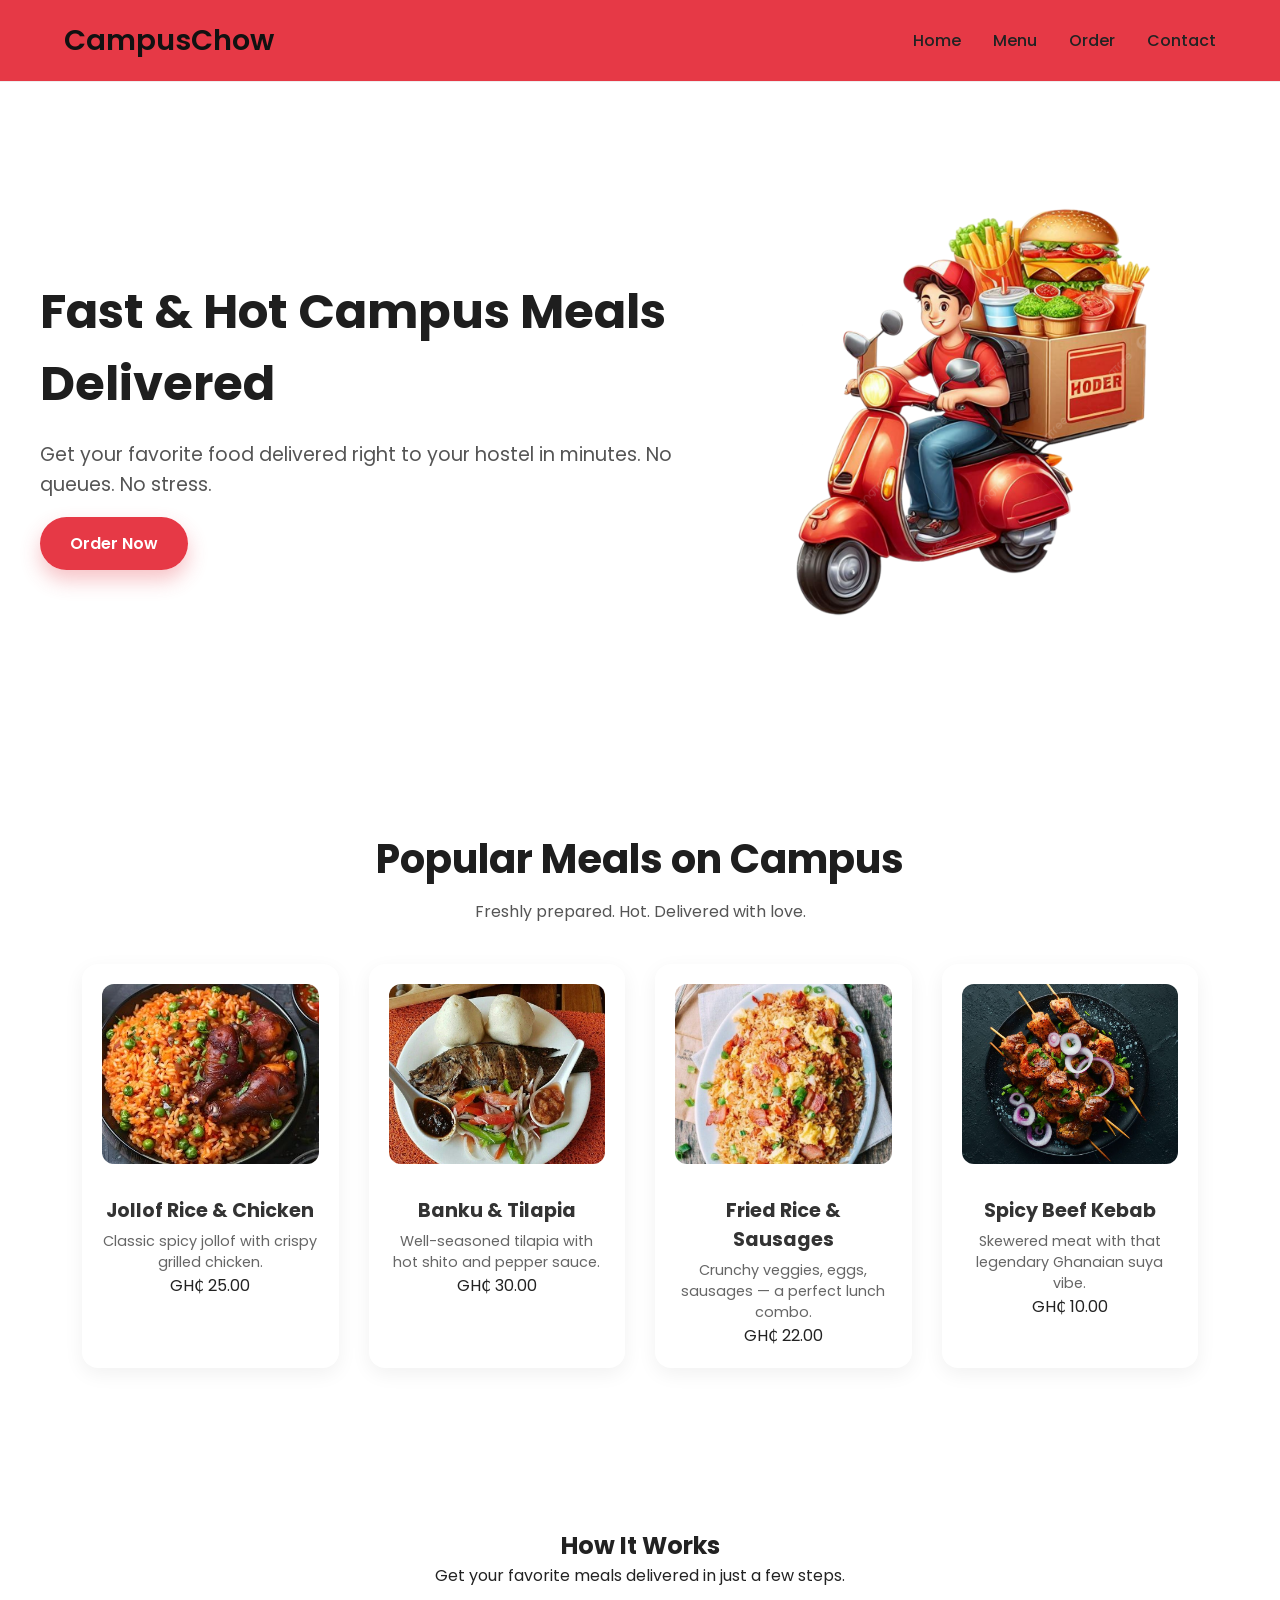
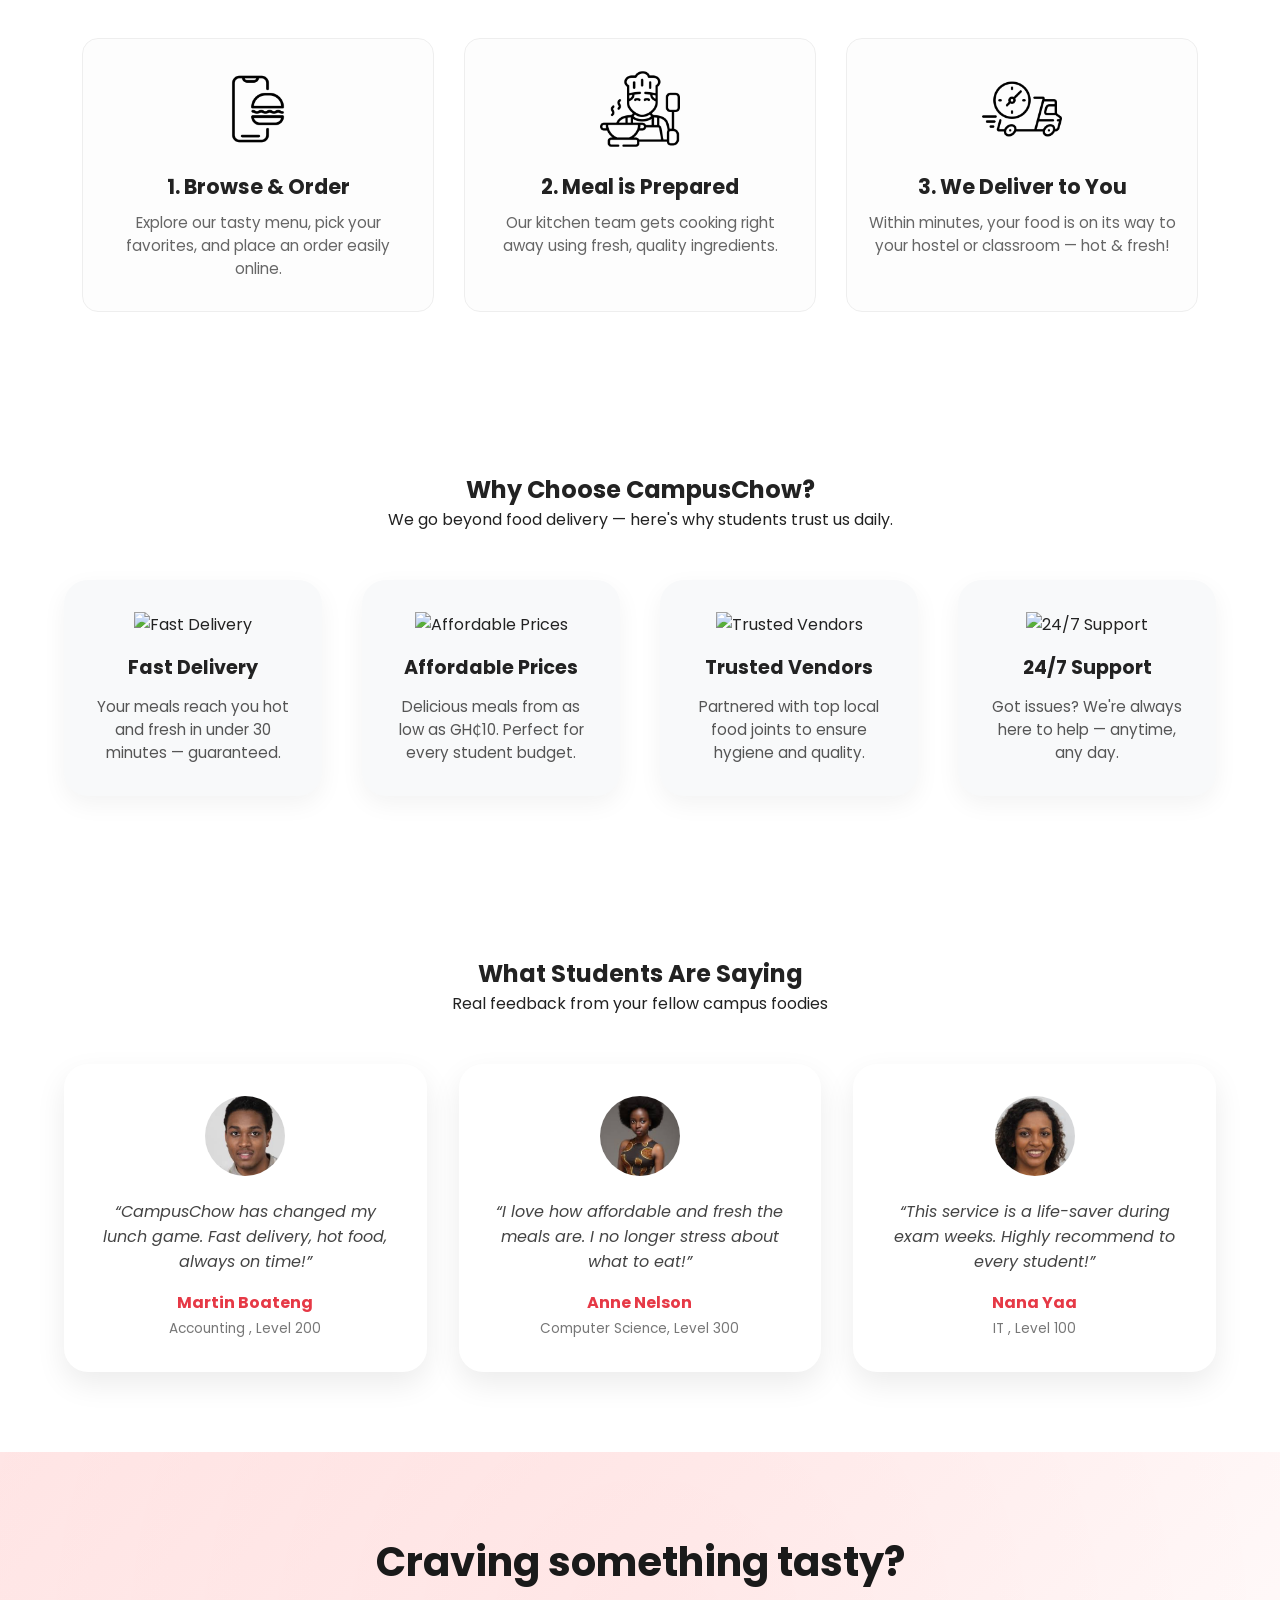
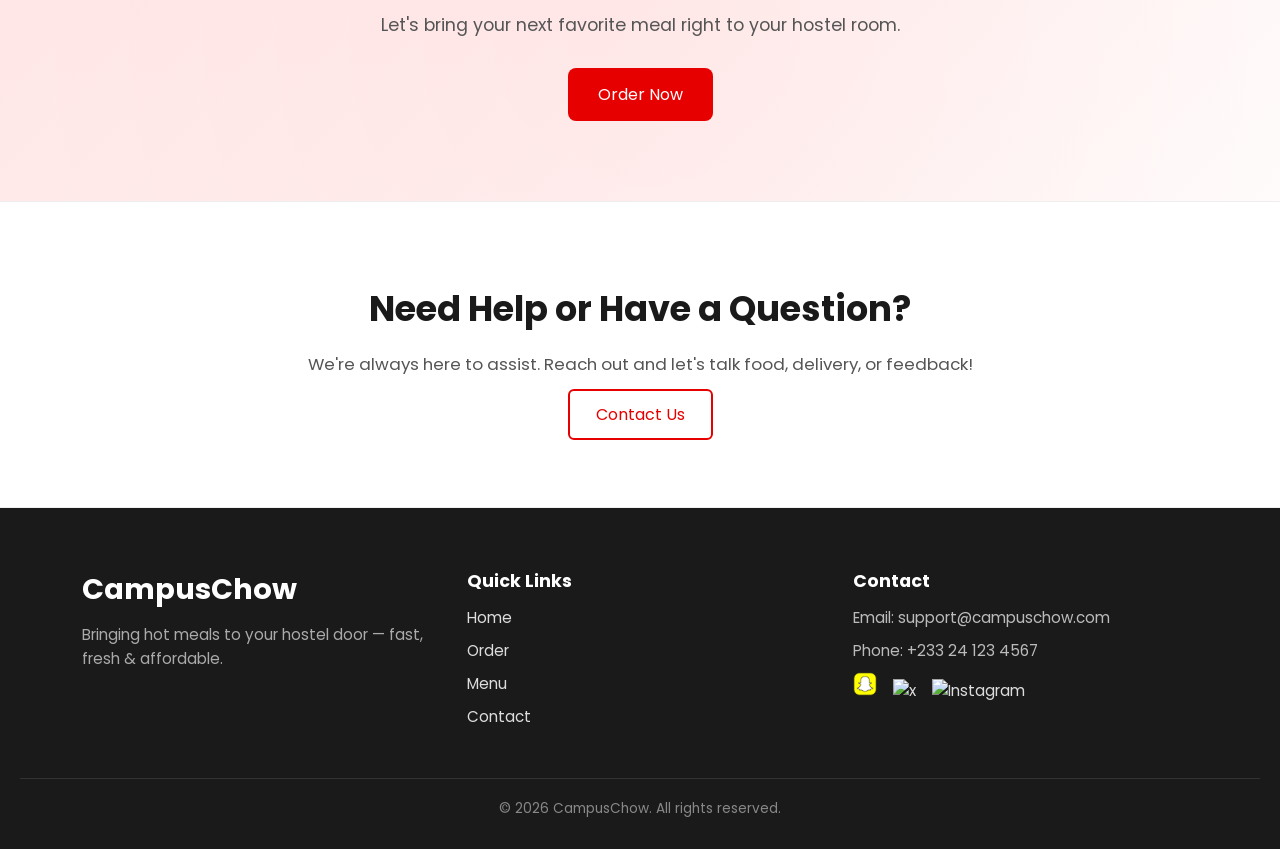
==== index.html @ 3d8c07fc "Initial commit" ====
<!DOCTYPE html>
<html lang="en">
<head>
  <meta charset="UTF-8" />
  <meta name="viewport" content="width=device-width, initial-scale=1.0" />
  <title>CampusChow</title>
  <link rel="stylesheet" href="css/style.css" />
  <link rel="stylesheet" href="css/home.css">
  <!-- AOS CSS -->
  <link href="https://unpkg.com/aos@2.3.1/dist/aos.css" rel="stylesheet">
  <link href="https://fonts.googleapis.com/css2?family=Inter:wght@400;600&display=swap" rel="stylesheet">
  <link href="https://fonts.googleapis.com/css2?family=Poppins:wght@400;600;700&display=swap" rel="stylesheet">
</head>
<body>

<header class="main-header">
  <div class="container nav-container">
    <!-- Logo -->
    <div class="logo">
      CampusChow
    </div>

    <!-- Navigation Links -->
    <nav class="nav-links">
      <a href="index.html">Home</a>
      <a href="menu.html">Menu</a>
      <a href="order.html">Order</a>
      <a href="contact.html">Contact</a>
    
    </nav>

    <!-- Hamburger Button -->
    <div class="hamburger" id="hamburger">
      <span></span>
      <span></span>
      <span></span>
    </div>
  </div>

  <!-- Sidebar for Mobile View -->
  <div class="mobile-sidebar" id="mobileSidebar">
    <div class="close-btn" id="closeSidebar">&times;</div>
    <a href="index.html" class="active">Home</a>
    <a href="menu.html">Menu</a>
    <a href="order.html">Order</a>
    <a href="contact.html">Contact</a>
    <a href="signin.html">Sign In</a>
    <a href="sign.html">Sign Up</a>
  </div>
</header>


<!-- Hero Section -->
<section class="hero">
  <div class="hero-content">
    <div class="hero-text">
      <h1>Fast & Hot Campus Meals Delivered</h1>
      <p>Get your favorite food delivered right to your hostel in minutes. No queues. No stress.</p>
      <a href="menu.html" class="cta-button">Order Now</a>
    </div>
    <div class="hero-image">
      <img src="images/delivery rider.png" alt="Delicious meal delivery">
    </div>
  </div>
</section>


<!-- Meals Section -->
<section class="meals" id="popular-meals">
  <div class="container">
    <h2 class="section-title" data-aos="fade-up">Popular Meals on Campus</h2>
    <p class="section-subtitle" data-aos="fade-up" data-aos-delay="100">
      Freshly prepared. Hot. Delivered with love.
    </p>

    <div class="meal-grid">
      <div class="meal-card" data-aos="zoom-in" data-aos-delay="200">
        <img src="images/jollof.jpg" alt="Jollof Rice with Chicken">
        <h3>Jollof Rice & Chicken</h3>
        <p>Classic spicy jollof with crispy grilled chicken.</p>
        <span class="price">GH₵ 25.00</span>
      </div>

      <div class="meal-card" data-aos="zoom-in" data-aos-delay="300">
        <img src="images/banku.jpg" alt="Banku and Tilapia">
        <h3>Banku & Tilapia</h3>
        <p>Well-seasoned tilapia with hot shito and pepper sauce.</p>
        <span class="price">GH₵ 30.00</span>
      </div>

      <div class="meal-card" data-aos="zoom-in" data-aos-delay="400">
        <img src="images/fried-rice.jpg" alt="Fried Rice with Sausages">
        <h3>Fried Rice & Sausages</h3>
        <p>Crunchy veggies, eggs, sausages — a perfect lunch combo.</p>
        <span class="price">GH₵ 22.00</span>
      </div>

      <div class="meal-card" data-aos="zoom-in" data-aos-delay="500">
        <img src="images/kebab.jpg" alt="Campus Kebab">
        <h3>Spicy Beef Kebab</h3>
        <p>Skewered meat with that legendary Ghanaian suya vibe.</p>
        <span class="price">GH₵ 10.00</span>
      </div>
    </div>
  </div>
</section>


<!-- How It Works Section -->
<section class="how-it-works" id="how-it-works">
  <div class="container">
    <h2 class="section-title" data-aos="fade-up">How It Works</h2>
    <p class="section-subtitle" data-aos="fade-up" data-aos-delay="100">
      Get your favorite meals delivered in just a few steps.
    </p>

    <div class="steps">
      <div class="step-card" data-aos="zoom-in" data-aos-delay="200">
        <div class="step-icon">
          <img src="icons/order-food.png" alt="Order Food Icon">
        </div>
        <h3>1. Browse & Order</h3>
        <p>Explore our tasty menu, pick your favorites, and place an order easily online.</p>
      </div>

      <div class="step-card" data-aos="zoom-in" data-aos-delay="300">
        <div class="step-icon">
          <img src="icons/cooking.png" alt="Cooking Icon">
        </div>
        <h3>2. Meal is Prepared</h3>
        <p>Our kitchen team gets cooking right away using fresh, quality ingredients.</p>
      </div>

      <div class="step-card" data-aos="zoom-in" data-aos-delay="400">
        <div class="step-icon">
          <img src="icons/fast-delivery.png" alt="Fast Delivery Icon">
        </div>
        <h3>3. We Deliver to You</h3>
        <p>Within minutes, your food is on its way to your hostel or classroom — hot & fresh!</p>
      </div>
    </div>
  </div>
</section>


<!-- Why Choose Us Section -->
<section class="why-choose-us" id="why-choose-us">
  <div class="container">
    <h2 class="section-title" data-aos="fade-up">Why Choose CampusChow?</h2>
    <p class="section-subtitle" data-aos="fade-up" data-aos-delay="100">
      We go beyond food delivery — here's why students trust us daily.
    </p>

    <div class="features-grid">
      <div class="feature-box" data-aos="fade-up" data-aos-delay="200">
        <img src="https://cdn-icons-png.flaticon.com/512/1046/1046784.png" alt="Fast Delivery">
        <h3>Fast Delivery</h3>
        <p>Your meals reach you hot and fresh in under 30 minutes — guaranteed.</p>
      </div>

      <div class="feature-box" data-aos="fade-up" data-aos-delay="300">
        <img src="https://cdn-icons-png.flaticon.com/512/3500/3500833.png" alt="Affordable Prices">
        <h3>Affordable Prices</h3>
        <p>Delicious meals from as low as GH₵10. Perfect for every student budget.</p>
      </div>

      <div class="feature-box" data-aos="fade-up" data-aos-delay="400">
        <img src="https://cdn-icons-png.flaticon.com/512/809/809957.png" alt="Trusted Vendors">
        <h3>Trusted Vendors</h3>
        <p>Partnered with top local food joints to ensure hygiene and quality.</p>
      </div>

      <div class="feature-box" data-aos="fade-up" data-aos-delay="500">
        <img src="https://cdn-icons-png.flaticon.com/512/190/190411.png" alt="24/7 Support">
        <h3>24/7 Support</h3>
        <p>Got issues? We're always here to help — anytime, any day.</p>
      </div>
    </div>
  </div>
</section>



<!-- Testimonials Section -->
<section class="testimonials" id="testimonials">
  <div class="container">
    <h2 class="section-title" data-aos="fade-up">What Students Are Saying</h2>
    <p class="section-subtitle" data-aos="fade-up" data-aos-delay="100">
      Real feedback from your fellow campus foodies
    </p>

    <div class="testimonial-grid">
      <div class="testimonial-card" data-aos="fade-up" data-aos-delay="200">
        <img src="images/martin.jpg" alt="Student 1" class="avatar">
        <p class="quote">“CampusChow has changed my lunch game. Fast delivery, hot food, always on time!”</p>
        <h4 class="name">Martin Boateng</h4>
        <span class="program">Accounting , Level 200</span>
      </div>

      <div class="testimonial-card" data-aos="fade-up" data-aos-delay="300">
        <img src="images/anne.jpg" alt="Student 2" class="avatar">
        <p class="quote">“I love how affordable and fresh the meals are. I no longer stress about what to eat!”</p>
        <h4 class="name">Anne Nelson</h4>
        <span class="program">Computer Science, Level 300</span>
      </div>

      <div class="testimonial-card" data-aos="fade-up" data-aos-delay="400">
        <img src="images/nana yaa.jpg" alt="Student 3" class="avatar">
        <p class="quote">“This service is a life-saver during exam weeks. Highly recommend to every student!”</p>
        <h4 class="name">Nana Yaa</h4>
        <span class="program">IT , Level 100</span>
      </div>
    </div>
  </div>
</section>


<!-- Call to Action Section -->
<section class="cta" id="cta">
  <div class="cta-container" data-aos="zoom-in">
    <h2>Craving something tasty?</h2>
    <p>Let's bring your next favorite meal right to your hostel room.</p>
    <a href="menu.html" class="btn btn-primary">Order Now</a>
  </div>
</section>


<!-- Contact Teaser Section -->
<section class="contact-teaser" data-aos="fade-up">
  <div class="container">
    <div class="contact-teaser-content">
      <h2>Need Help or Have a Question?</h2>
      <p>We're always here to assist. Reach out and let's talk food, delivery, or feedback!</p>
      <a href="contact.html" class="btn-secondary">Contact Us</a>
    </div>
  </div>
</section>


<!-- Footer Section -->
<footer class="site-footer">
  <div class="container footer-grid">
    <div class="footer-brand">
      <h2>CampusChow</h2>
      <p>Bringing hot meals to your hostel door — fast, fresh & affordable.</p>
    </div>

    <div class="footer-links">
      <h3>Quick Links</h3>
      <ul>
        <li><a href="index.html">Home</a></li>
        <li><a href="order.html">Order</a></li>
        <li><a href="menu.html">Menu</a></li>
        <li><a href="contact.html">Contact</a></li>
      </ul>
    </div>

    <div class="footer-contact">
      <h3>Contact</h3>
      <p>Email: support@campuschow.com</p>
      <p>Phone: +233 24 123 4567</p>
      <div class="social-icons">
        <a href="https://snapchat.com">
          <img src="images/logo.png" alt="Snapchat" width="24" height="24">
        </a>
        <a href="https://x.com">
          <img src="https://cdn-icons-png.flaticon.com/512/733/733579.png" alt="x" width="24" height="24">
        </a>
        <a href="https://www.instagram.com/y_.a_aa">
          <img src="https://cdn-icons-png.flaticon.com/512/733/733558.png" alt="Instagram" width="24" height="24">
        </a>
      </div>
    </div>
  </div>

  <div class="footer-bottom">
    <p>&copy; 2026 CampusChow. All rights reserved.</p>
  </div>
</footer>



<!-- AOS JS -->
<script src="https://unpkg.com/aos@2.3.1/dist/aos.js"></script>
<script>
  AOS.init({
    duration: 1000, // animation duration in ms
    once: true,     // whether animation should happen only once - while scrolling down
  });
</script>

<script src="js/auth.js"></script>
<script src="js/navbar.js"></script>
<script src="js/script.js"></script>
</body>
</html>
---- css/style.css ----
/* Reset and base */
* {
  margin: 0;
  padding: 0;
  box-sizing: border-box;
}

body {
  font-family: 'Poppins', sans-serif;
  color: #222;
}

a {
  text-decoration: none;
  color: inherit;
}

/* Container layout */
.container {
  width: 90%;
  max-width: 1200px;
  margin: 0 auto;
}

/* Header */
.main-header {
  background-color: #fff;
  border-bottom: 1px solid #eee;
  position: sticky;
  top: 0;
  z-index: 999;
}

.nav-container {
  display: flex;
  justify-content: space-between;
  align-items: center;
  padding: 1.2rem 0;
}

/* Logo */
.logo {
  font-size: 1.8rem;
  font-weight: 600;
  color: #111;
}

.logo span,
.footer-brand span {
  color: #e63946;
  /* Red color for logo accent */
}

/* Nav Links */
.nav-links {
  display: flex;
  gap: 2rem;
}

.nav-links a {
  font-weight: 500;
  font-size: 1rem;
  color: #222;
  /* Default text color */
  transition: color 0.3s ease;
}

.nav-links a:hover {
  color: #e63946;
  /* Red color on hover */
}


/* Hamburger */
.hamburger {
  display: none;
  flex-direction: column;
  gap: 5px;
  cursor: pointer;
}

.hamburger span {
  width: 25px;
  height: 3px;
  background-color: #222;
  transition: all 0.4s ease;
  border-radius: 3px;
}

/* Sidebar */
.mobile-sidebar {
  position: fixed;
  top: 0;
  right: -100%;
  height: 100vh;
  width: 250px;
  background-color: white;
  box-shadow: -4px 0 10px rgba(0, 0, 0, 0.1);
  padding: 5rem 2rem;
  display: flex;
  flex-direction: column;
  gap: 1.5rem;
  transition: right 0.4s ease;
  z-index: 998;
}

.mobile-sidebar a {
  font-size: 1.2rem;
  font-weight: 500;
  color: #222;
}

.mobile-sidebar a:hover {
  color: #e63946;
}

.mobile-sidebar a.active {
  color: #e63946;
}

/* Show sidebar */
.mobile-sidebar.show {
  right: 0;
}

/* Close button inside sidebar */
.close-btn {
  position: absolute;
  top: 20px;
  right: 20px;
  font-size: 2rem;
  color: #222;
  cursor: pointer;
  font-weight: bold;
  transition: transform 0.3s ease;
}

.close-btn:hover {
  transform: rotate(90deg);
}

/* Responsive */
@media (max-width: 768px) {
  .nav-links {
    display: none;
  }

  .hamburger {
    display: flex;
  }

  /* Mobile sidebar toggle */
  .mobile-sidebar {
    padding: 3rem 2rem;
  }
}

.site-footer {
  background-color: #1a1a1a;
  color: #ddd;
  padding: 60px 20px 30px;
  font-size: 0.95rem;
}

.footer-grid {
  display: grid;
  grid-template-columns: repeat(auto-fit, minmax(240px, 1fr));
  gap: 40px;
}

.footer-brand h2 {
  color: #fff;
  font-size: 1.8rem;
  margin-bottom: 12px;
}

.footer-brand p {
  color: #aaa;
  line-height: 1.6;
}

.footer-links h3,
.footer-contact h3 {
  color: #fff;
  font-size: 1.1rem;
  margin-bottom: 12px;
}

.footer-links ul {
  list-style: none;
  padding: 0;
}

.footer-links li {
  margin-bottom: 10px;
}

.footer-links a {
  color: #ddd;
  text-decoration: none;
  transition: color 0.3s ease;
}

.footer-links a:hover {
  color: #e60000;
}

.footer-contact p {
  margin-bottom: 10px;
  color: #bbb;
}

.social-icons a {
  display: inline-block;
  margin-right: 12px;
  transition: transform 0.3s ease;
}

.social-icons img {
  width: 24px;
  height: 24px;
}

.social-icons a:hover {
  transform: scale(1.1);
}

.footer-bottom {
  text-align: center;
  margin-top: 40px;
  border-top: 1px solid #333;
  padding-top: 20px;
  font-size: 0.85rem;
  color: #888;
}
---- css/home.css ----
/* Hero Section */
.hero {
  background-color: #fff;
  padding: 80px 20px;
}

.hero-content {
  display: flex;
  justify-content: space-between;
  align-items: center;
  max-width: 1200px;
  margin: auto;
  gap: 2rem;
  flex-wrap: wrap;
  animation: fadeInUp 1s ease-in-out;
}

.hero-text {
  flex: 1 1 500px;
}

.hero-text h1 {
  font-size: 3rem;
  color: #1e1e1e;
  margin-bottom: 20px;
  font-family: 'Poppins', sans-serif;
}

.hero-text p {
  font-size: 1.2rem;
  color: #555;
  margin-bottom: 30px;
  line-height: 1.6;
}

.cta-button {
  background-color: #e63946;
  color: #fff;
  padding: 15px 30px;
  font-size: 1rem;
  border-radius: 30px;
  text-decoration: none;
  transition: background-color 0.3s ease;
  font-weight: 600;
  box-shadow: 0 10px 20px rgba(230, 57, 70, 0.3);
}

.cta-button:hover {
  background-color: #d62828;
}

.hero-image {
  flex: 1 1 400px;
  text-align: center;
}

.hero-image img {
  width: 100%;
  max-width: 500px;
  height: auto;
}

/* Fade-in animation */
@keyframes fadeInUp {
  0% {
    opacity: 0;
    transform: translateY(50px);
  }

  100% {
    opacity: 1;
    transform: translateY(0);
  }
}




/* Meals Section */
.meals {
  padding: 80px 20px;
  text-align: center;
}

.meals .section-title {
  font-size: 2.5rem;
  color: #1e1e1e;
  margin-bottom: 10px;
}

.meals .section-subtitle {
  color: #555;
  font-size: 1rem;
  margin-bottom: 40px;
}

.meal-grid {
  display: grid;
  grid-template-columns: repeat(auto-fit, minmax(250px, 1fr));
  gap: 30px;
  justify-content: center;
}

.meal-card {
  background-color: #fff;
  border-radius: 16px;
  padding: 20px;
  box-shadow: 0 6px 20px rgba(0, 0, 0, 0.06);
  transition: transform 0.3s ease, box-shadow 0.3s ease;
}

.meal-card:hover {
  transform: translateY(-8px);
  box-shadow: 0 12px 30px rgba(0, 0, 0, 0.1);
}

.meal-card img {
  width: 100%;
  height: 180px;
  object-fit: cover;
  border-radius: 12px;
  margin-bottom: 15px;
}

.meal-card h3 {
  font-size: 1.2rem;
  color: #333;
  margin: 10px 0 6px;
}

.meal-card p {
  color: #666;
  font-size: 0.9rem;
}

.meal-card.price {
  display: inline-block;
  margin-top: 10px;
  color: #e63946;
  font-weight: bold;
  font-size: 1rem;
}



/* How It Works Section */
.how-it-works {
  background: #fff;
  padding: 80px 20px;
  text-align: center;
}

.steps {
  display: grid;
  grid-template-columns: repeat(auto-fit, minmax(250px, 1fr));
  gap: 30px;
  margin-top: 50px;
}

.step-card {
  background-color: #fdfdfd;
  border: 1px solid #eee;
  border-radius: 16px;
  padding: 30px 20px;
  transition: transform 0.3s ease, box-shadow 0.3s ease;
}

.step-card:hover {
  transform: translateY(-6px);
  box-shadow: 0 12px 24px rgba(0, 0, 0, 0.08);
}

.step-icon img {
  width: 80px;
  height: auto;
  margin-bottom: 15px;
}

.step-card h3 {
  font-size: 1.3rem;
  color: #222;
  margin-bottom: 10px;
}

.step-card p {
  font-size: 0.95rem;
  color: #666;
  line-height: 1.5;
}


/* Why Choose Us Section */
.why-choose-us {
  padding: 80px 0;
  background-color: #ffffff;
  text-align: center;
}

.features-grid {
  display: grid;
  grid-template-columns: repeat(auto-fit, minmax(230px, 1fr));
  gap: 2.5rem;
  margin-top: 3rem;
}

.feature-box {
  background: #f8f9fa;
  padding: 2rem;
  border-radius: 1.5rem;
  box-shadow: 0 8px 24px rgba(0, 0, 0, 0.05);
  transition: transform 0.3s ease;
}

.feature-box:hover {
  transform: translateY(-10px);
}

.feature-box img {
  width: 60px;
  margin-bottom: 1rem;
}

.feature-box h3 {
  color: #222;
  margin-bottom: 0.8rem;
  font-size: 1.2rem;
}

.feature-box p {
  font-size: 0.95rem;
  color: #555;
}



/* Testimonials Section */
.testimonials {
  padding: 80px 0;
  text-align: center;
}

.testimonial-grid {
  display: grid;
  grid-template-columns: repeat(auto-fit, minmax(280px, 1fr));
  gap: 2rem;
  margin-top: 3rem;
}

.testimonial-card {
  background: white;
  padding: 2rem;
  border-radius: 1.5rem;
  box-shadow: 0 12px 30px rgba(0, 0, 0, 0.08);
  transition: transform 0.3s ease;
}

.testimonial-card:hover {
  transform: translateY(-10px);
}

.avatar {
  width: 80px;
  height: 80px;
  border-radius: 50%;
  object-fit: cover;
  margin-bottom: 1rem;
}

.quote {
  font-style: italic;
  color: #444;
  margin-bottom: 1rem;
}

.name {
  font-weight: 700;
  color: #e63946;
}

.program {
  font-size: 0.85rem;
  color: #777;
}


/* CTA Section */
.cta {
  background: linear-gradient(135deg, #ffe8e8, #ffffff);
  padding: 80px 20px;
  text-align: center;
  position: relative;
  overflow: hidden;
}

.cta::after {
  content: "";
  position: absolute;
  top: -50%;
  left: -50%;
  width: 200%;
  height: 200%;
  background: radial-gradient(circle, rgba(255, 0, 0, 0.05) 1%, transparent 70%);
  animation: pulse 6s linear infinite;
  z-index: 0;
}

.cta-container {
  max-width: 700px;
  margin: 0 auto;
  z-index: 1;
  position: relative;
}

.cta h2 {
  font-size: 2.5rem;
  font-weight: bold;
  margin-bottom: 20px;
  color: #1a1a1a;
}

.cta p {
  font-size: 1.1rem;
  color: #555;
  margin-bottom: 30px;
}

.cta .btn-primary {
  background-color: #e60000;
  color: white;
  padding: 14px 30px;
  border-radius: 8px;
  text-decoration: none;
  font-size: 1rem;
  transition: background-color 0.3s ease, transform 0.3s ease;
  display: inline-block;
  z-index: 2;
}

.cta .btn-primary:hover {
  background-color: #cc0000;
  transform: scale(1.05);
}


/*contact teaser*/
.contact-teaser {
  padding: 80px 20px;
  text-align: center;
  border-top: 1px solid #eee;
  border-bottom: 1px solid #eee;
}

.contact-teaser-content {
  max-width: 700px;
  margin: 0 auto;
}

.contact-teaser h2 {
  font-size: 2.2rem;
  color: #1a1a1a;
  margin-bottom: 16px;
}

.contact-teaser p {
  color: #555;
  font-size: 1.05rem;
  margin-bottom: 25px;
}

.btn-secondary {
  background-color: transparent;
  border: 2px solid #e60000;
  color: #e60000;
  padding: 12px 26px;
  font-size: 1rem;
  border-radius: 6px;
  text-decoration: none;
  transition: all 0.3s ease;
}

.btn-secondary:hover {
  background-color: #e60000;
  color: #fff;
  transform: translateY(-2px);
}

.main-header{
background-color: #e63946;
}
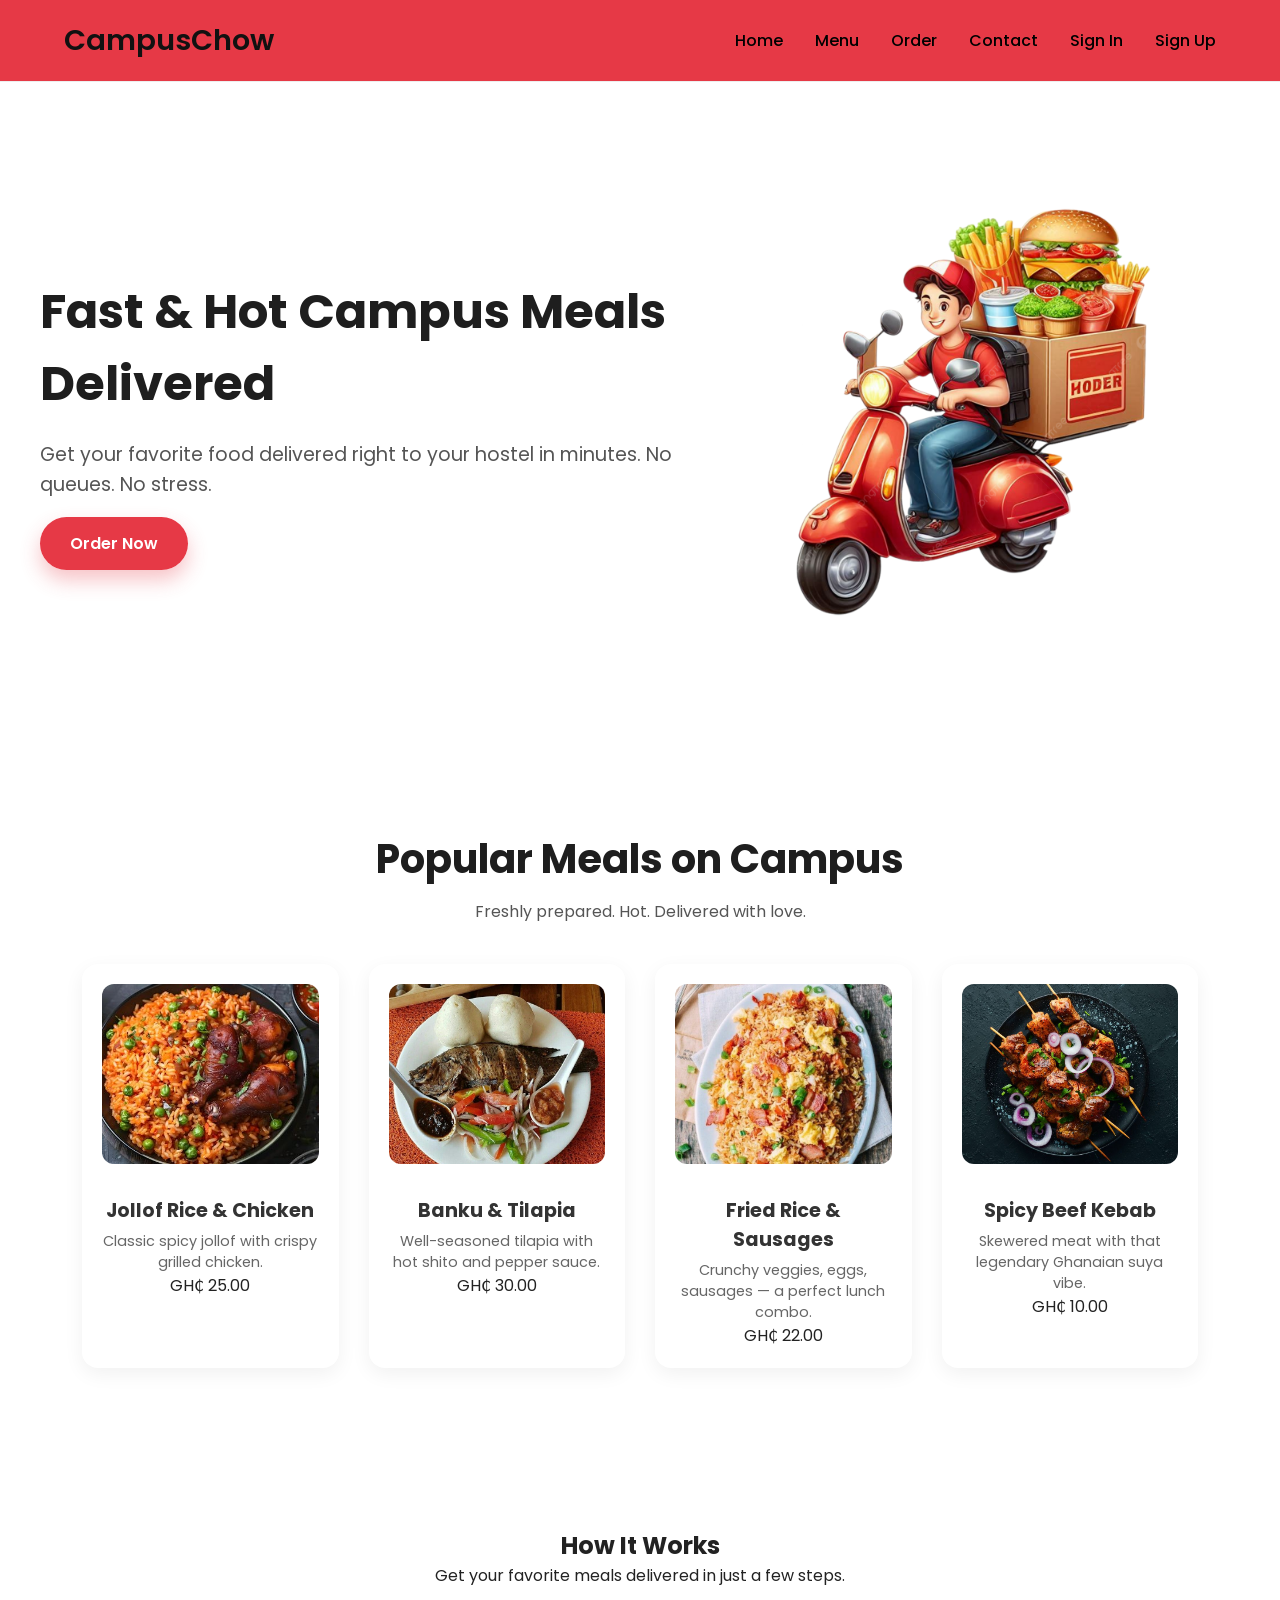
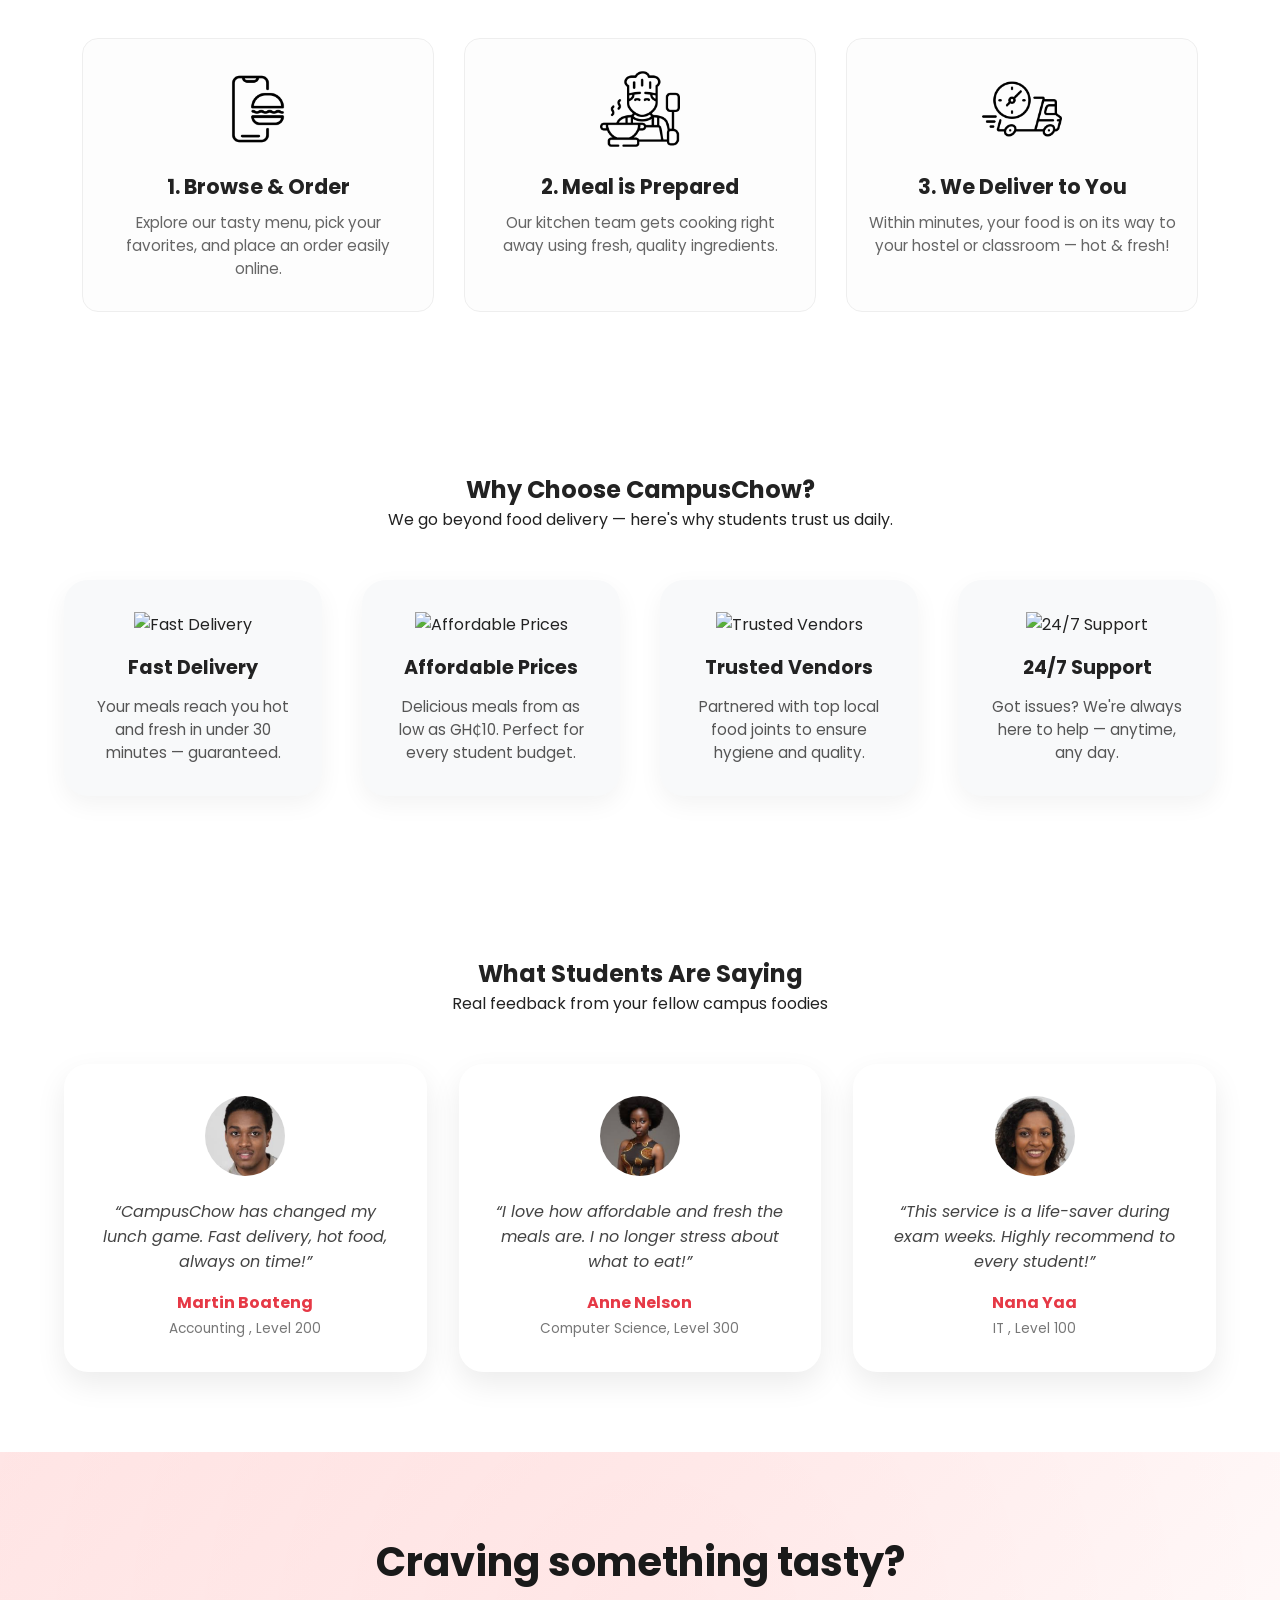
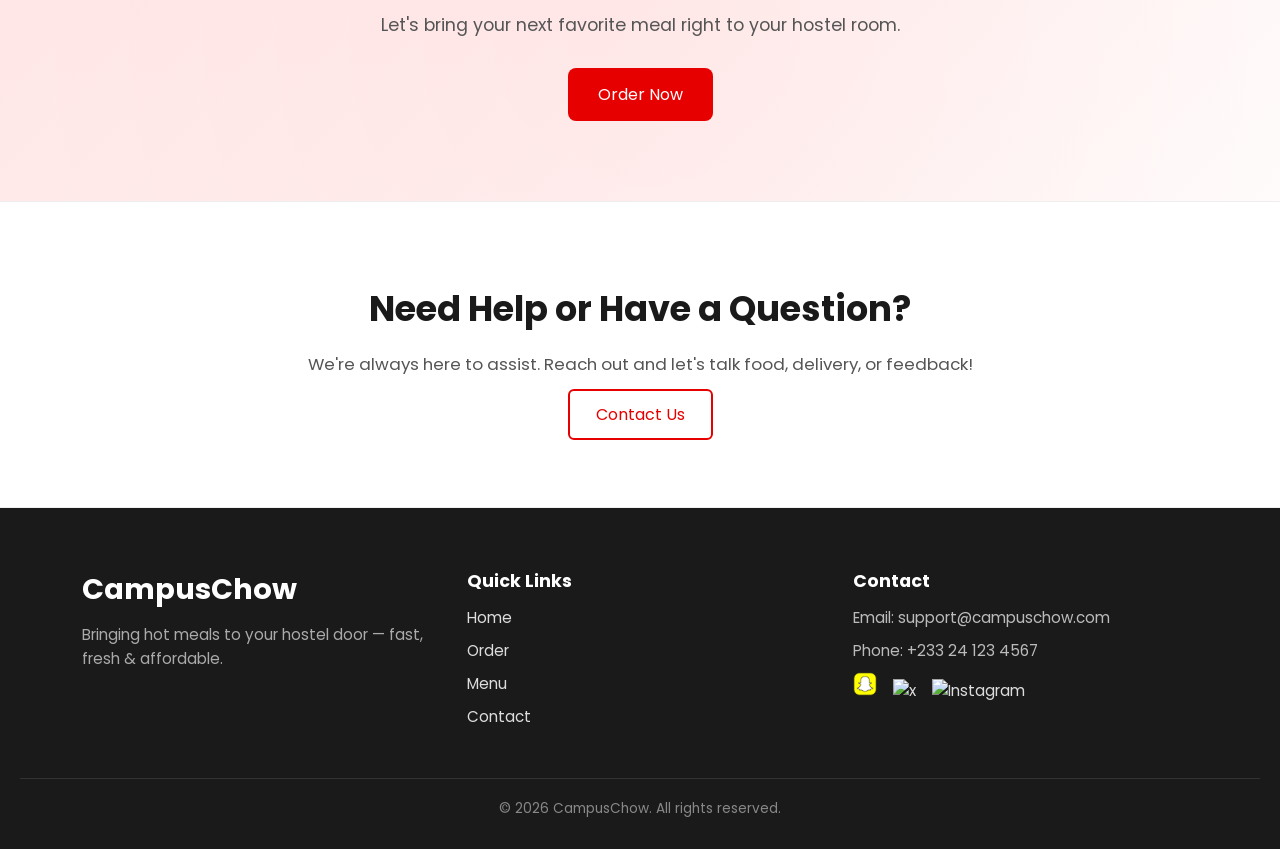
==== commit 6e0a537a: "upd" ====
--- a/index.html
+++ b/index.html
@@ -26,6 +26,8 @@
       <a href="menu.html">Menu</a>
       <a href="order.html">Order</a>
       <a href="contact.html">Contact</a>
+      <a href="signin.html">Sign In</a>
+      <a href="sign.html">Sign Up</a>
     
     </nav>
 
--- a/css/style.css
+++ b/css/style.css
@@ -55,19 +55,40 @@
 .nav-links {
   display: flex;
   gap: 2rem;
+
 }
 
 .nav-links a {
   font-weight: 500;
   font-size: 1rem;
-  color: #222;
+  color: #000000;
   /* Default text color */
   transition: color 0.3s ease;
+
 }
 
 .nav-links a:hover {
-  color: #e63946;
+  color: #f3eff0;
+  border-radius: 5px;
+  border: solid  white 2px;
+  scale: 20px;
+  padding: 5px;
+  font-style: bold;
   /* Red color on hover */
+}
+
+.user-welcome-link {
+  display: inline-flex;
+  align-items: center;
+  gap: 8px;
+}
+
+.nav-user-avatar {
+  width: 28px;
+  height: 28px;
+  border-radius: 50%;
+  object-fit: cover;
+  border: 1px solid #e7e7e7;
 }
 
 
@@ -118,6 +139,11 @@
   color: #e63946;
 }
 
+.mobile-sidebar .user-welcome-link {
+  display: inline-flex;
+  align-items: center;
+}
+
 /* Show sidebar */
 .mobile-sidebar.show {
   right: 0;
@@ -155,6 +181,7 @@
   }
 }
 
+
 .site-footer {
   background-color: #1a1a1a;
   color: #ddd;
